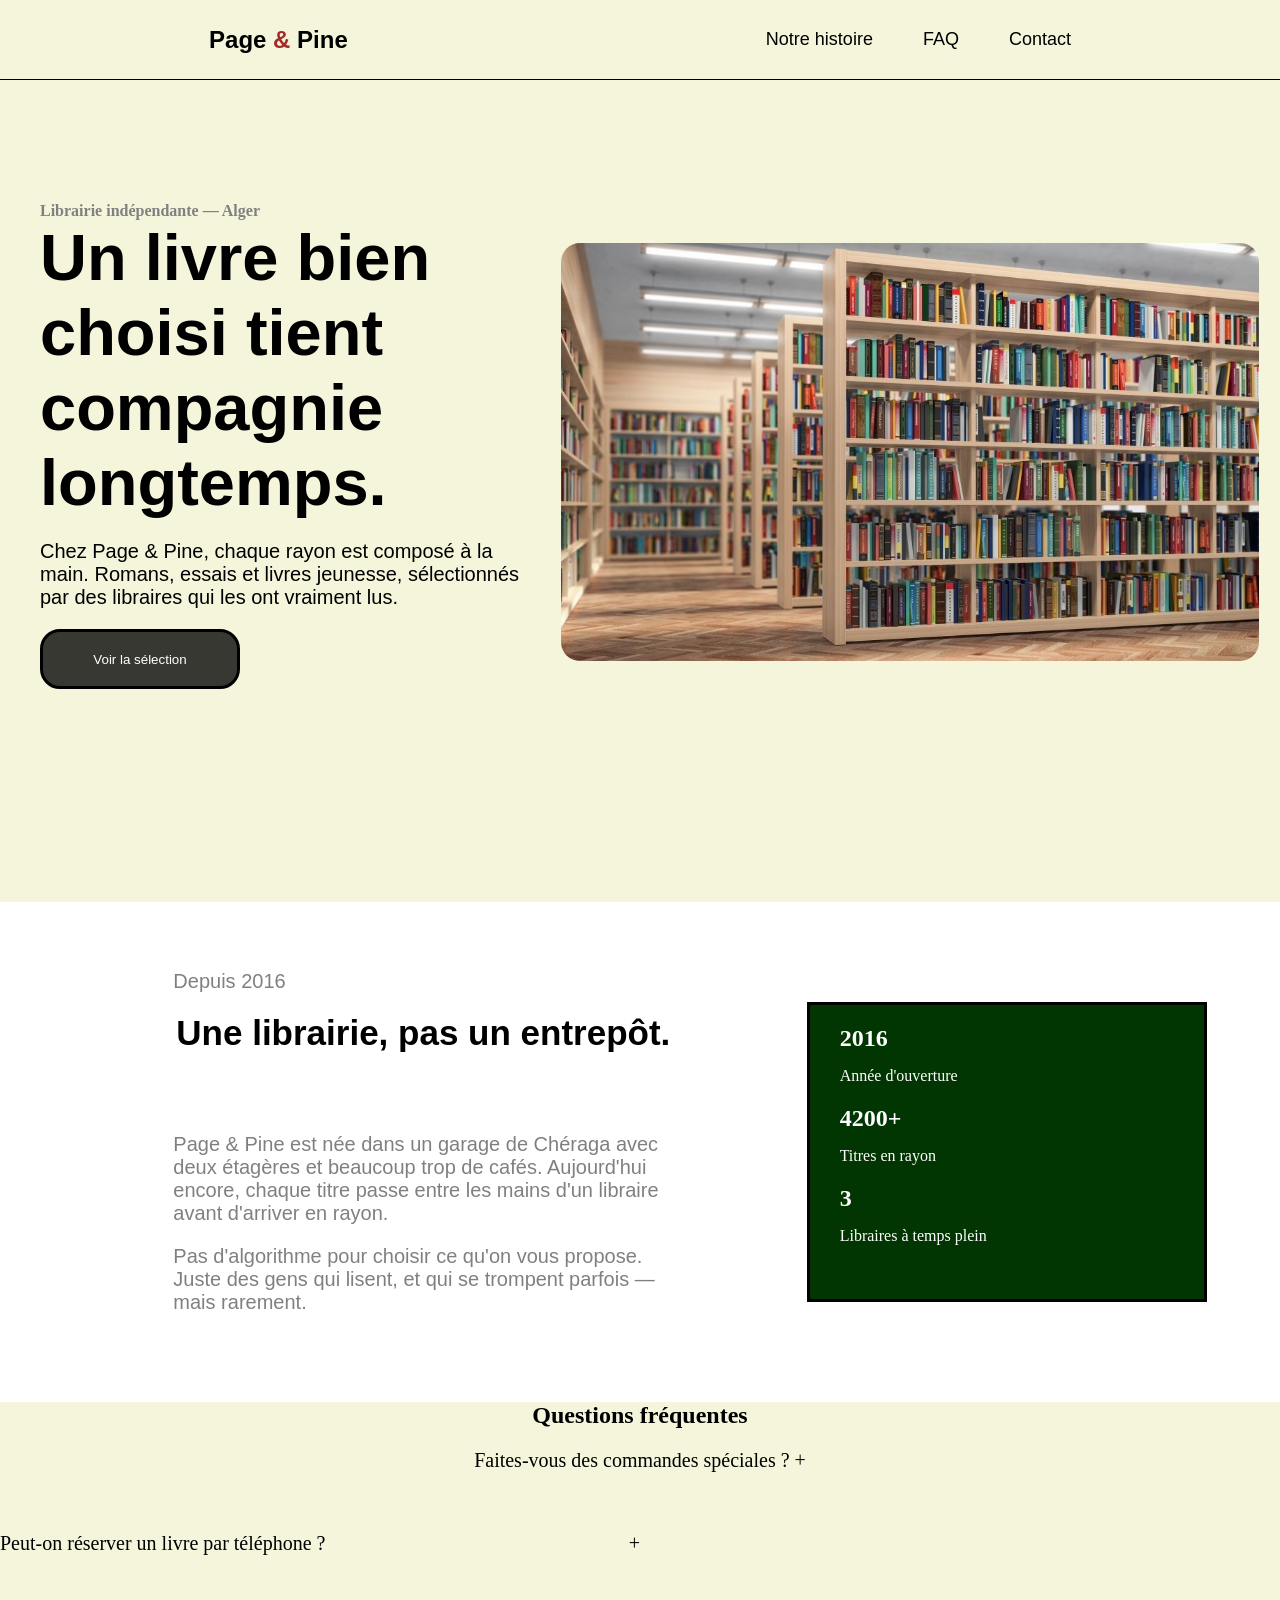
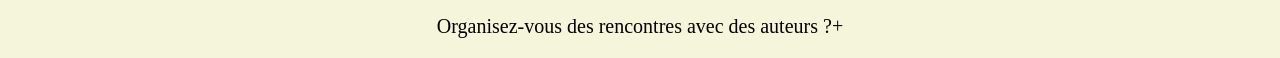
==== page&pine.html @ 98acee01 "Add files via upload" ====
<!DOCTYPE html>
<html lang="en">
<head>
    <meta charset="UTF-8">
    <meta name="viewport" content="width=device-width, initial-scale=1.0">
    <link rel="stylesheet" href="page&pine.css">
    <title>Document</title>
</head>
<body>
    <header>
        <nav>
            
                <h2>Page <span>&</span> Pine</h2>
                <ul>
                    <li><a href="">Notre histoire</a></li>
                    <li><a href="">FAQ</a></li>
                    <li><a href="">Contact</a></li>
                </ul>
                
            
        </nav>
        <hr>
    </header>
    <main>
        <section class="info">
            <div>
                <h4>Librairie indépendante — Alger</h4>
                <h1>Un livre bien choisi tient compagnie longtemps.</h1>
                <p>Chez Page & Pine, chaque rayon est composé à la main. Romans, essais et livres jeunesse, sélectionnés par des libraires qui les ont vraiment lus.</p>
                <button>Voir la sélection</button>
            </div>
            <img src="library.jpg" alt="">
        </section>
        <section class="history">
            <div class="about">
                <p>Depuis 2016</p>
                <h1>Une librairie, pas un entrepôt.</h1>
                <p>Page & Pine est née dans un garage de Chéraga avec deux étagères et beaucoup trop de cafés. Aujourd'hui encore, chaque titre passe entre les mains d'un libraire avant d'arriver en rayon.</p>
                <p>Pas d'algorithme pour choisir ce qu'on vous propose. Juste des gens qui lisent, et qui se trompent parfois — mais rarement.</p>

            </div>
            <div class="analysts">
                <h1>2016</h1>
                <p>Année d'ouverture</p>
                <h1>4200+</h1>
                <p>Titres en rayon</p>
                <h1>3</h1>
                <p>Libraires à temps plein</p>

            </div>
        </section>
        <section class="questions">
            <h1>Questions fréquentes</h1>
            <div class="questions1">
                <p>Faites-vous des commandes spéciales ? <span>+</span></p>
                
                <p class="answer">Oui. Si un titre n'est pas en rayon, on le commande — comptez 5 à 10 jours selon l'éditeur.</p>

            </div>
            <div class="qanda">
                <div class="question" style="display: flex; justify-content: space-between; width: 50%;">
                    <p>Peut-on réserver un livre par téléphone ?</p>
                     <span>+</span>
                </div>
                <p class="answer">Oui, on le met de côté 48h à votre nom. Passé ce délai, il retourne en rayon.</p>

            </div>
            <div class="question3">
                <p>Organisez-vous des rencontres avec des auteurs ?<span>+</span></p>
                <p class="answer">Environ une fois par mois, en soirée. Les dates sont annoncées sur place et par newsletter.</p>

            </div>
        </section>
    </main>
</body>
</html>
---- page&pine.css ----
*{
    margin: 0;
    padding: 0;
    box-sizing: border-box;
}
nav{
    width: 100%;
    height: 80px;
    display:flex ;
    justify-content: space-around;
    align-items: center;
    background-color: beige;
    font-family: 'Gill Sans', 'Gill Sans MT', Calibri, 'Trebuchet MS', sans-serif;
    position: fixed;
    border-bottom:1px solid black;
}
nav span{
    color: brown;
}
nav ul{
    display: flex;
    gap: 50px;
    list-style: none;
    font-size: large;
    
}
nav a{
    color: black;
    text-decoration: none;
}

/* the info section */

.info{
    width: 100%;
    display: flex;
    justify-content: space-between;
    align-items: center;
    text-align: center;
    background-color: beige;
    padding-inline: 20px;
    height: 100vh;
}
.info div{
    width: 50%;
    height: 500px;
    text-align: left;
    
    padding-inline: 20px;
    
    

}
.info h4{
    color: gray;
}
.info h1{
    font-size: 65px;

    font-family:'Segoe UI', Tahoma, Geneva, Verdana, sans-serif
}
.info p{
    /* text-align: center; */
    font-family: 'Gill Sans', 'Gill Sans MT', Calibri, 'Trebuchet MS', sans-serif;
    display: flex;
    font-size: 20px;
    margin-block: 20px;
}
.info button{
    width: 200px;
    height: 60px;
    border: 3px solid black;
    background-color: rgba(0, 0, 0, 0.767);
    border-radius: 20px;
    color: white;
}
.info img{
width: 700px;
border: 1px solid transparent;
border-radius: 20px;

}

/* histiry section */

.history{
    display: flex;
    justify-content: space-evenly;
    align-items: center;
    text-align: center;
    height: 500px;
    gap: 60px;
    width: 100%;
    position: relative;
}
.analysts{
    width: 400px;
    /* position: absolute; */

    height: 300px;
    text-align: left;
    padding-left: 30px;
    background-color: rgb(1, 53, 1);
    align-items: center;
    border: 3px solid black;
    color: white;
    
}
.analysts h1{
    padding-top: 20px;
}
.analysts p{
    padding-top: 15px;
}
.about{
    font-family: 'Gill Sans', 'Gill Sans MT', Calibri, 'Trebuchet MS', sans-serif;
    padding-left: 100px;
    width: 600px;

}
.about h1{
    font-size: 35px;
    margin-bottom: 80px;
}
.about p{
    text-align: left;
    font-size: 20px;
    color: gray;
    margin-bottom: 20px;
}

/* qestions section */


.questions{
    background-color: beige;
    display: flex;
    flex-direction: column;
    align-items: center;
}
.answer{
    display: none;
}
.questions div{
    margin-block: 20px;
    font-size: 20px;
}
.qanda{
    width: 100%;

}
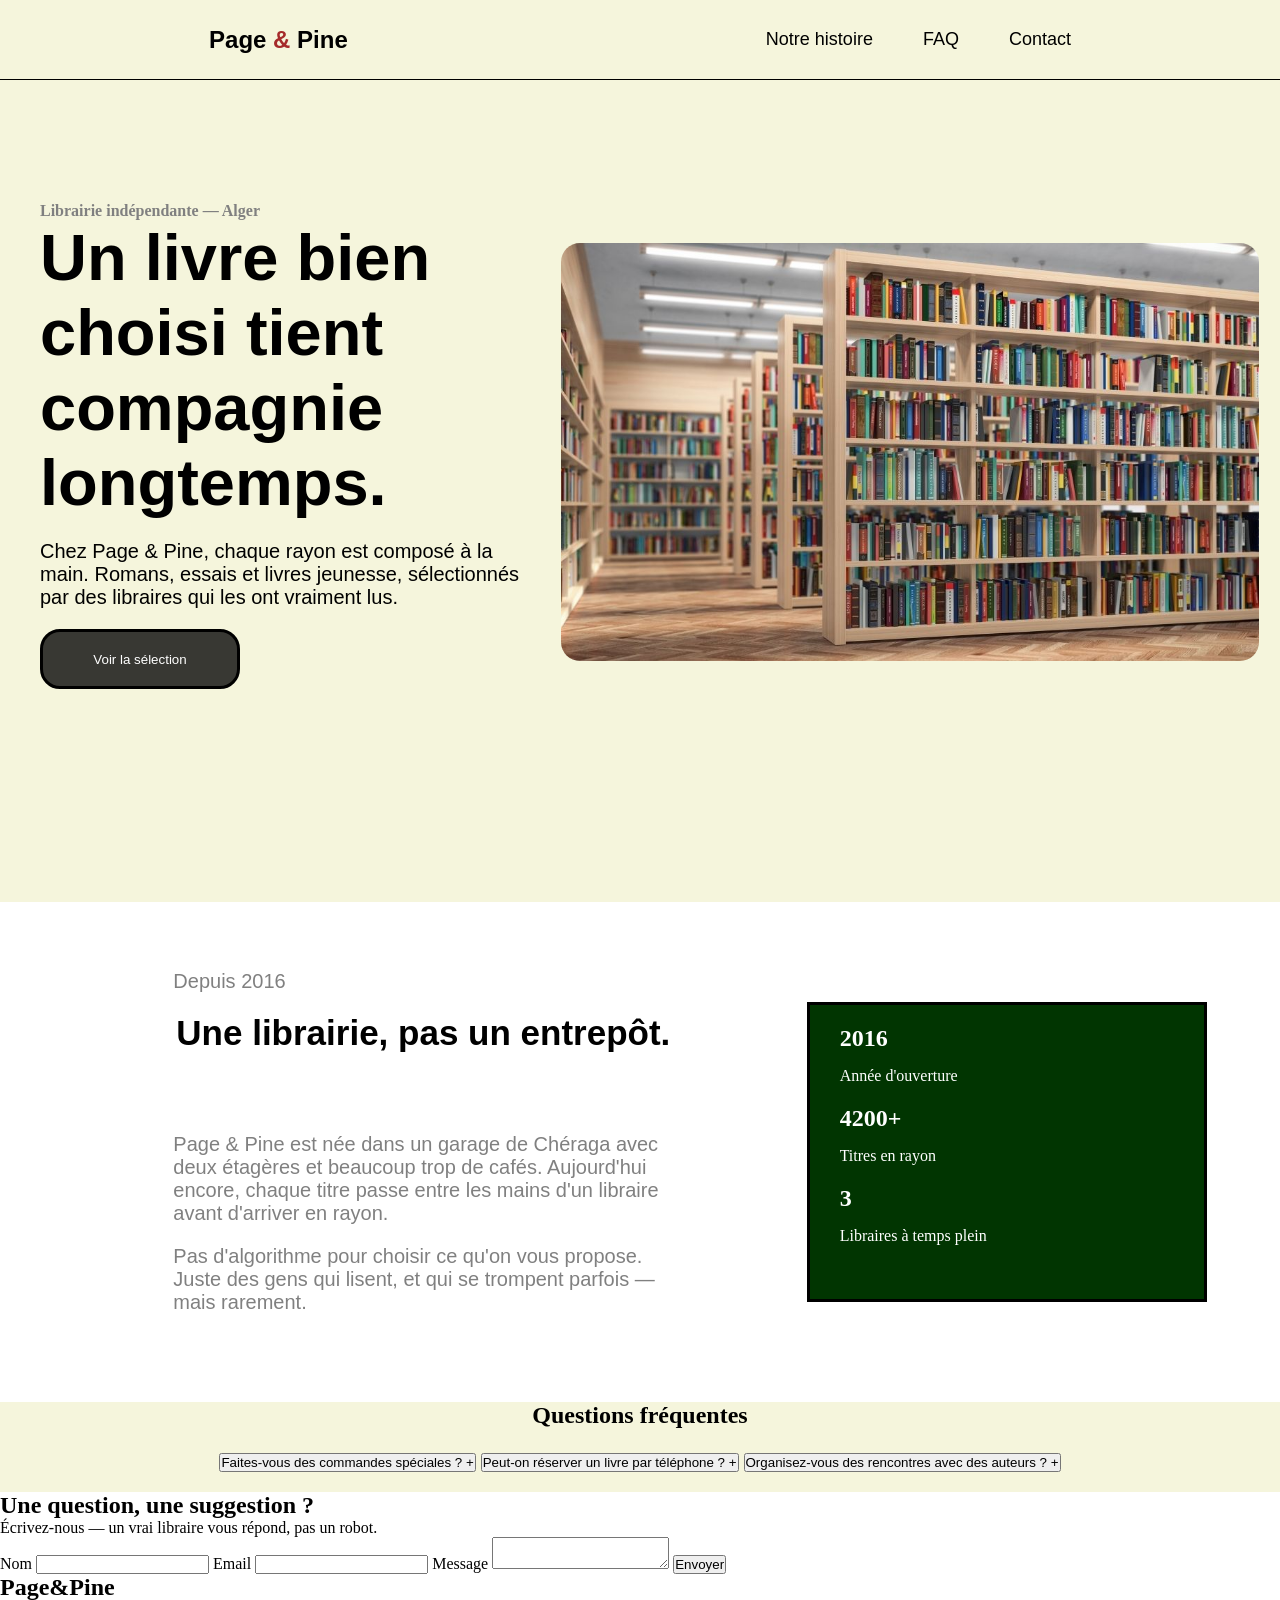
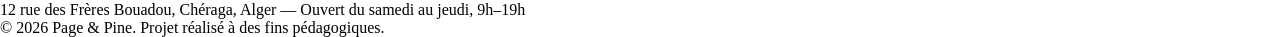
==== commit 8c7b3138: "Revamp FAQ section and add contact form Updated FAQ section to use buttons for questions and added a" ====
--- a/page&pine.html
+++ b/page&pine.html
@@ -51,26 +51,39 @@
         </section>
         <section class="questions">
             <h1>Questions fréquentes</h1>
-            <div class="questions1">
-                <p>Faites-vous des commandes spéciales ? <span>+</span></p>
-                
+            <div class="FAQ" >
+                <button class="question">Faites-vous des commandes spéciales ? <span class="add">+</span></button>
                 <p class="answer">Oui. Si un titre n'est pas en rayon, on le commande — comptez 5 à 10 jours selon l'éditeur.</p>
-
-            </div>
-            <div class="qanda">
-                <div class="question" style="display: flex; justify-content: space-between; width: 50%;">
-                    <p>Peut-on réserver un livre par téléphone ?</p>
-                     <span>+</span>
-                </div>
+                <button class="question">Peut-on réserver un livre par téléphone ? <span>+</span></button>
                 <p class="answer">Oui, on le met de côté 48h à votre nom. Passé ce délai, il retourne en rayon.</p>
-
-            </div>
-            <div class="question3">
-                <p>Organisez-vous des rencontres avec des auteurs ?<span>+</span></p>
+                <button class="question">Organisez-vous des rencontres avec des auteurs ? <span>+</span></button>
                 <p class="answer">Environ une fois par mois, en soirée. Les dates sont annoncées sur place et par newsletter.</p>
 
             </div>
         </section>
+        <section class="form">
+            <div class="tell_us">
+                <h1>Une question, une suggestion ?</h1>
+                <p>Écrivez-nous — un vrai libraire vous répond, pas un robot.</p>
+
+            </div>
+            <div> 
+                <form action="">
+                    <label for="nom">Nom</label>
+                    <input type="text" id="nom"> 
+                    <label for="email">Email</label>
+                    <input type="email" id="email">
+                    <label for="message">Message</label>
+                    <textarea name="" id="message"></textarea>
+                    <button>Envoyer</button>
+                </form>
+            </div>
+        </section>
     </main>
+    <footer>
+        <h2>Page<span>&</span>Pine</h2>
+        <p class="location"> 12 rue des Frères Bouadou, Chéraga, Alger — Ouvert du samedi au jeudi, 9h–19h</p>
+        <p>© 2026 Page & Pine. Projet réalisé à des fins pédagogiques.</p>
+    </footer>
 </body>
-</html>+</html>
